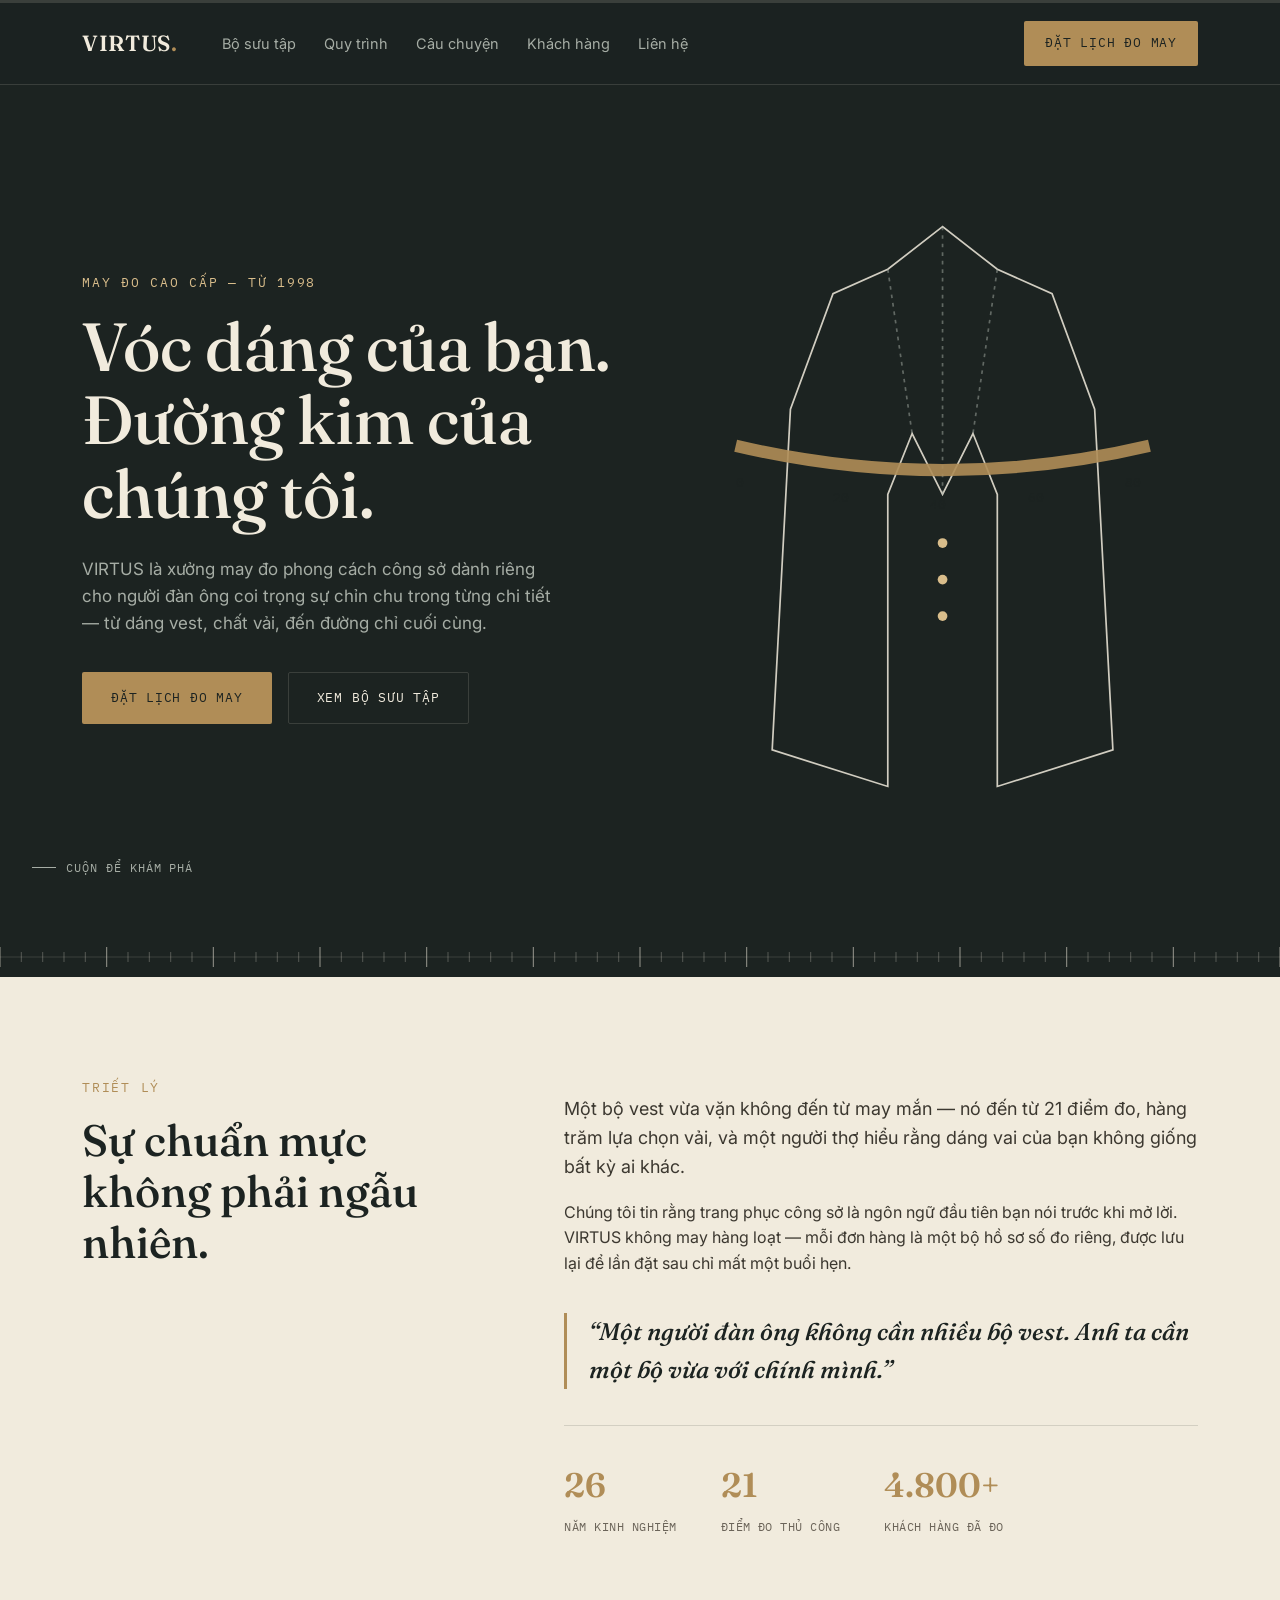
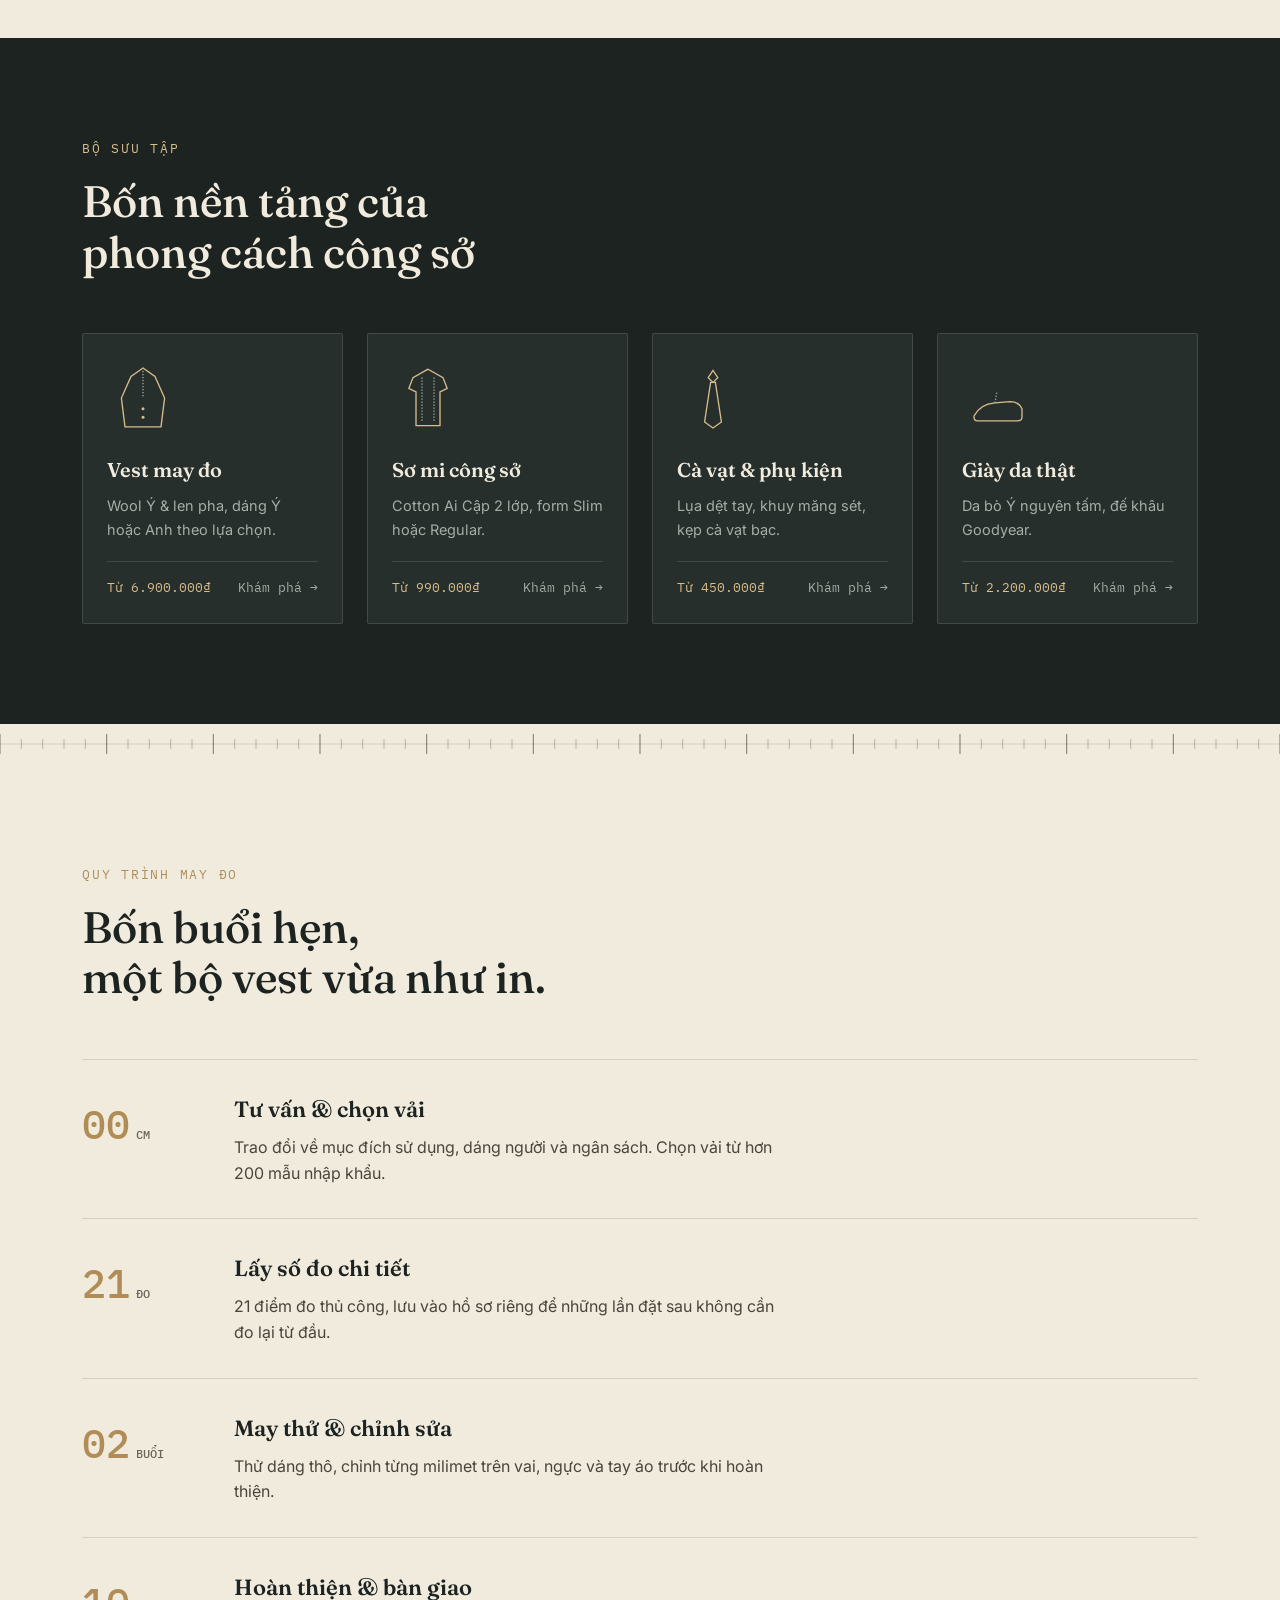
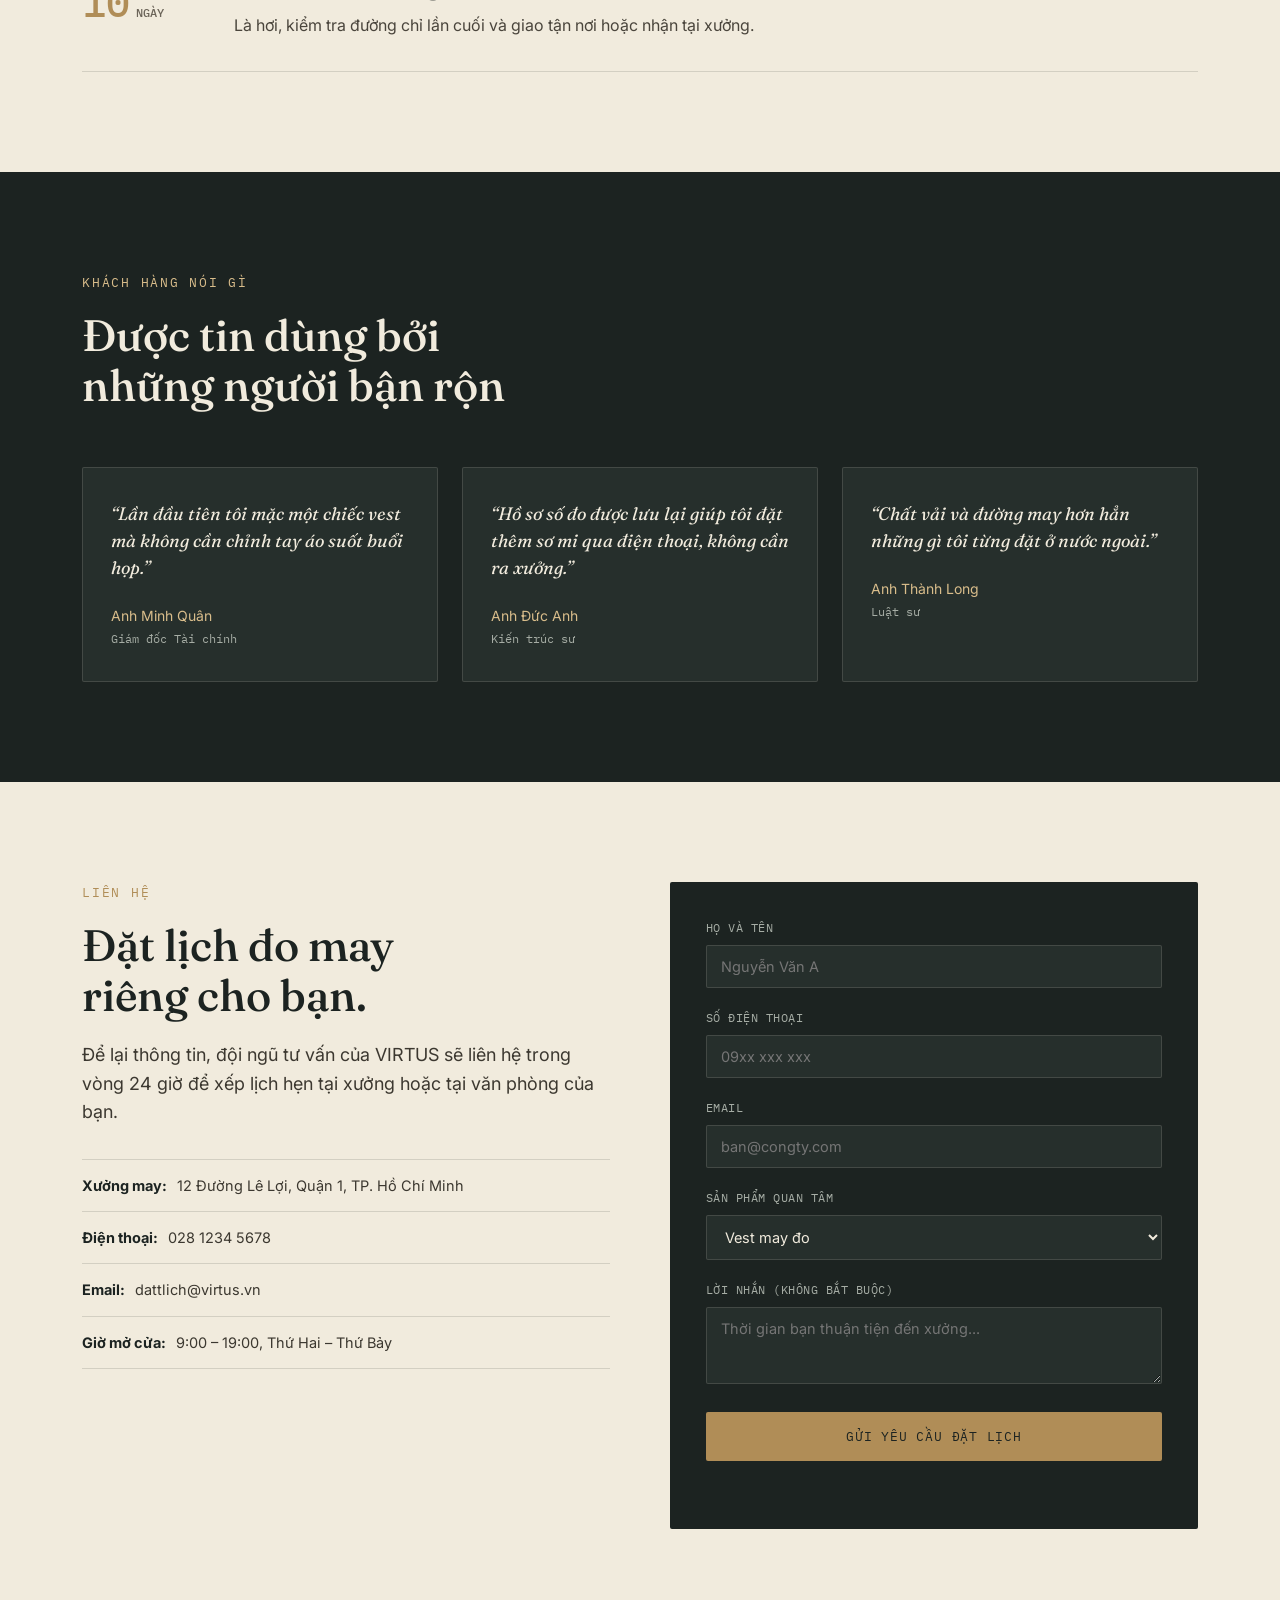
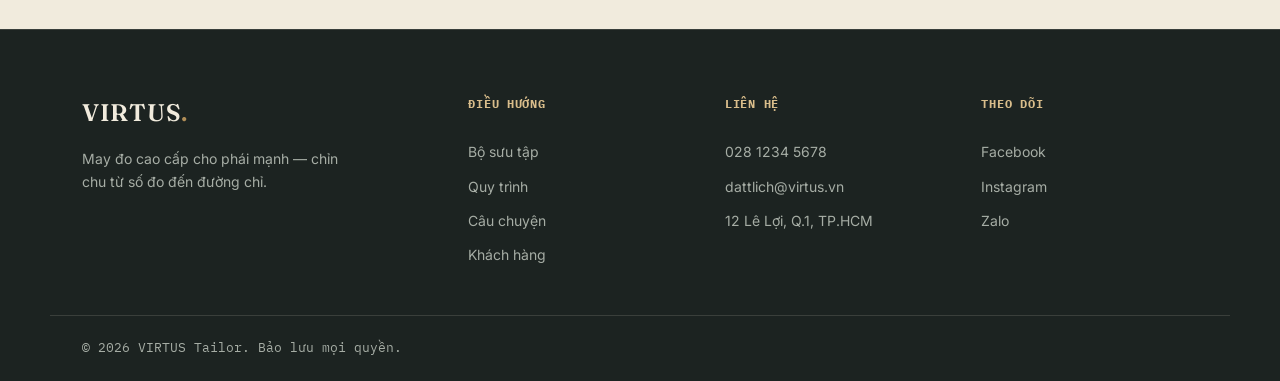
==== index.html @ 5f549562 "Add files via upload" ====
<!DOCTYPE html>
<html lang="vi">
<head>
<meta charset="UTF-8">
<meta name="viewport" content="width=device-width, initial-scale=1.0">
<title>VIRTUS — May đo cao cấp cho phái mạnh</title>
<meta name="description" content="VIRTUS là xưởng may đo phong cách công sở dành cho người đàn ông coi trọng sự chỉn chu — từ dáng vest, chất vải đến đường chỉ cuối cùng.">
<link rel="preconnect" href="https://fonts.googleapis.com">
<link rel="preconnect" href="https://fonts.gstatic.com" crossorigin>
<link href="https://fonts.googleapis.com/css2?family=Fraunces:opsz,wght@9..144,400;9..144,500;9..144,600;9..144,700&family=Inter:wght@400;500;600&family=IBM+Plex+Mono:wght@400;500&display=swap" rel="stylesheet">
<link rel="stylesheet" href="styles.css">
<link rel="icon" href="data:image/svg+xml,<svg xmlns=%22http://www.w3.org/2000/svg%22 viewBox=%220 0 100 100%22><text y=%22.9em%22 font-size=%2290%22>♦</text></svg>">
</head>
<body>

<!-- Tailor-tape scroll indicator -->
<div class="tape-progress" aria-hidden="true"><div class="tape-progress__fill" id="tapeFill"></div></div>

<header class="site-header">
  <div class="wrap header-inner">
    <a href="#top" class="logo">VIRTUS<span class="logo-dot">.</span></a>
    <nav class="main-nav" id="mainNav">
      <a href="#collections">Bộ sưu tập</a>
      <a href="#process">Quy trình</a>
      <a href="#philosophy">Câu chuyện</a>
      <a href="#testimonials">Khách hàng</a>
      <a href="#contact">Liên hệ</a>
    </nav>
    <a href="#contact" class="btn btn--brass btn--small header-cta">Đặt lịch đo may</a>
    <button class="nav-toggle" id="navToggle" aria-label="Mở menu" aria-expanded="false">
      <span></span><span></span><span></span>
    </button>
  </div>
</header>

<main id="top">

  <!-- HERO -->
  <section class="hero">
    <div class="wrap hero-inner">
      <div class="hero-copy">
        <p class="eyebrow">May đo cao cấp — từ 1998</p>
        <h1 class="hero-title">Vóc dáng của bạn.<br>Đường kim của chúng tôi.</h1>
        <p class="hero-sub">VIRTUS là xưởng may đo phong cách công sở dành riêng cho người đàn ông coi trọng sự chỉn chu trong từng chi tiết — từ dáng vest, chất vải, đến đường chỉ cuối cùng.</p>
        <div class="hero-actions">
          <a href="#contact" class="btn btn--brass">Đặt lịch đo may</a>
          <a href="#collections" class="btn btn--ghost">Xem bộ sưu tập</a>
        </div>
      </div>
      <div class="hero-figure" aria-hidden="true">
        <svg viewBox="0 0 420 520" class="suit-svg" xmlns="http://www.w3.org/2000/svg">
          <!-- jacket line art -->
          <path class="suit-line" d="M210 40 L165 75 L120 95 L85 190 L70 470 L165 500 L165 260 L185 210 L210 260 L235 210 L255 260 L255 500 L350 470 L335 190 L300 95 L255 75 Z" />
          <path class="suit-line suit-line--soft" d="M210 40 L210 260" />
          <path class="suit-line suit-line--soft" d="M165 75 L185 210" />
          <path class="suit-line suit-line--soft" d="M255 75 L235 210" />
          <circle class="suit-btn" cx="210" cy="300" r="4"/>
          <circle class="suit-btn" cx="210" cy="330" r="4"/>
          <circle class="suit-btn" cx="210" cy="360" r="4"/>
          <!-- measuring tape wrap -->
          <g class="tape-wrap">
            <path d="M40 220 Q210 260 380 220" class="tape-band"/>
            <g class="tape-ticks" transform="translate(40,220)">
              <text x="0" y="34" class="tape-num">0</text>
              <text x="80" y="46" class="tape-num">20</text>
              <text x="160" y="52" class="tape-num">40</text>
              <text x="240" y="46" class="tape-num">60</text>
              <text x="320" y="34" class="tape-num">80</text>
            </g>
          </g>
        </svg>
      </div>
    </div>
    <div class="scroll-cue" aria-hidden="true"><span></span>Cuộn để khám phá</div>
  </section>

  <!-- TAPE DIVIDER -->
  <div class="tape-divider" aria-hidden="true"><svg viewBox="0 0 1200 40" preserveAspectRatio="none"><line x1="0" y1="20" x2="1200" y2="20" class="tape-divider__line"/><g class="tape-divider__ticks"></g></svg></div>

  <!-- PHILOSOPHY -->
  <section class="philosophy" id="philosophy">
    <div class="wrap philosophy-inner">
      <div class="philosophy-head">
        <p class="eyebrow eyebrow--dark">Triết lý</p>
        <h2 class="section-title">Sự chuẩn mực<br>không phải ngẫu nhiên.</h2>
      </div>
      <div class="philosophy-body">
        <p class="lead">Một bộ vest vừa vặn không đến từ may mắn — nó đến từ 21 điểm đo, hàng trăm lựa chọn vải, và một người thợ hiểu rằng dáng vai của bạn không giống bất kỳ ai khác.</p>
        <p>Chúng tôi tin rằng trang phục công sở là ngôn ngữ đầu tiên bạn nói trước khi mở lời. VIRTUS không may hàng loạt — mỗi đơn hàng là một bộ hồ sơ số đo riêng, được lưu lại để lần đặt sau chỉ mất một buổi hẹn.</p>
        <blockquote class="pull-quote">“Một người đàn ông không cần nhiều bộ vest. Anh ta cần một bộ vừa với chính mình.”</blockquote>
        <div class="stat-row">
          <div class="stat"><span class="stat-num">26</span><span class="stat-label">năm kinh nghiệm</span></div>
          <div class="stat"><span class="stat-num">21</span><span class="stat-label">điểm đo thủ công</span></div>
          <div class="stat"><span class="stat-num">4.800+</span><span class="stat-label">khách hàng đã đo</span></div>
        </div>
      </div>
    </div>
  </section>

  <!-- COLLECTIONS -->
  <section class="collections" id="collections">
    <div class="wrap">
      <div class="section-head">
        <p class="eyebrow">Bộ sưu tập</p>
        <h2 class="section-title section-title--light">Bốn nền tảng của<br>phong cách công sở</h2>
      </div>
      <div class="card-grid">

        <article class="p-card">
          <div class="p-card__art" aria-hidden="true">
            <svg viewBox="0 0 120 120"><path d="M60 10 L40 24 L24 60 L30 108 L90 108 L96 60 L80 24 Z" class="pc-line"/><path d="M60 10 L60 60" class="pc-line pc-line--soft"/><circle cx="60" cy="78" r="2.5" class="pc-dot"/><circle cx="60" cy="92" r="2.5" class="pc-dot"/></svg>
          </div>
          <h3>Vest may đo</h3>
          <p>Wool Ý &amp; len pha, dáng Ý hoặc Anh theo lựa chọn.</p>
          <div class="p-card__meta"><span>Từ 6.900.000₫</span><a href="#contact">Khám phá →</a></div>
        </article>

        <article class="p-card">
          <div class="p-card__art" aria-hidden="true">
            <svg viewBox="0 0 120 120"><path d="M60 12 L35 26 L28 44 L40 50 L40 106 L80 106 L80 50 L92 44 L85 26 Z" class="pc-line"/><path d="M50 26 L50 100 M70 26 L70 100" class="pc-line pc-line--soft"/></svg>
          </div>
          <h3>Sơ mi công sở</h3>
          <p>Cotton Ai Cập 2 lớp, form Slim hoặc Regular.</p>
          <div class="p-card__meta"><span>Từ 990.000₫</span><a href="#contact">Khám phá →</a></div>
        </article>

        <article class="p-card">
          <div class="p-card__art" aria-hidden="true">
            <svg viewBox="0 0 120 120"><path d="M60 14 L52 26 L60 34 L68 26 Z" class="pc-line"/><path d="M56 34 L64 34 L74 100 L60 110 L46 100 Z" class="pc-line"/></svg>
          </div>
          <h3>Cà vạt &amp; phụ kiện</h3>
          <p>Lụa dệt tay, khuy măng sét, kẹp cà vạt bạc.</p>
          <div class="p-card__meta"><span>Từ 450.000₫</span><a href="#contact">Khám phá →</a></div>
        </article>

        <article class="p-card">
          <div class="p-card__art" aria-hidden="true">
            <svg viewBox="0 0 120 120"><path d="M20 90 Q30 70 55 68 L80 66 Q95 66 100 78 L100 92 Q100 98 92 98 L26 98 Q20 98 20 92 Z" class="pc-line"/><path d="M55 68 L58 50" class="pc-line pc-line--soft"/></svg>
          </div>
          <h3>Giày da thật</h3>
          <p>Da bò Ý nguyên tấm, đế khâu Goodyear.</p>
          <div class="p-card__meta"><span>Từ 2.200.000₫</span><a href="#contact">Khám phá →</a></div>
        </article>

      </div>
    </div>
  </section>

  <!-- TAPE DIVIDER -->
  <div class="tape-divider tape-divider--onlight" aria-hidden="true"><svg viewBox="0 0 1200 40" preserveAspectRatio="none"><line x1="0" y1="20" x2="1200" y2="20" class="tape-divider__line"/><g class="tape-divider__ticks"></g></svg></div>

  <!-- PROCESS -->
  <section class="process" id="process">
    <div class="wrap">
      <div class="section-head">
        <p class="eyebrow eyebrow--dark">Quy trình may đo</p>
        <h2 class="section-title">Bốn buổi hẹn,<br>một bộ vest vừa như in.</h2>
      </div>
      <ol class="tape-steps">
        <li class="tape-step">
          <span class="tape-step__mark">00<small>cm</small></span>
          <div class="tape-step__body">
            <h3>Tư vấn &amp; chọn vải</h3>
            <p>Trao đổi về mục đích sử dụng, dáng người và ngân sách. Chọn vải từ hơn 200 mẫu nhập khẩu.</p>
          </div>
        </li>
        <li class="tape-step">
          <span class="tape-step__mark">21<small>đo</small></span>
          <div class="tape-step__body">
            <h3>Lấy số đo chi tiết</h3>
            <p>21 điểm đo thủ công, lưu vào hồ sơ riêng để những lần đặt sau không cần đo lại từ đầu.</p>
          </div>
        </li>
        <li class="tape-step">
          <span class="tape-step__mark">02<small>buổi</small></span>
          <div class="tape-step__body">
            <h3>May thử &amp; chỉnh sửa</h3>
            <p>Thử dáng thô, chỉnh từng milimet trên vai, ngực và tay áo trước khi hoàn thiện.</p>
          </div>
        </li>
        <li class="tape-step">
          <span class="tape-step__mark">10<small>ngày</small></span>
          <div class="tape-step__body">
            <h3>Hoàn thiện &amp; bàn giao</h3>
            <p>Là hơi, kiểm tra đường chỉ lần cuối và giao tận nơi hoặc nhận tại xưởng.</p>
          </div>
        </li>
      </ol>
    </div>
  </section>

  <!-- TESTIMONIALS -->
  <section class="testimonials" id="testimonials">
    <div class="wrap">
      <div class="section-head">
        <p class="eyebrow">Khách hàng nói gì</p>
        <h2 class="section-title section-title--light">Được tin dùng bởi<br>những người bận rộn</h2>
      </div>
      <div class="quote-grid">
        <figure class="quote-card">
          <blockquote>“Lần đầu tiên tôi mặc một chiếc vest mà không cần chỉnh tay áo suốt buổi họp.”</blockquote>
          <figcaption>Anh Minh Quân<span>Giám đốc Tài chính</span></figcaption>
        </figure>
        <figure class="quote-card">
          <blockquote>“Hồ sơ số đo được lưu lại giúp tôi đặt thêm sơ mi qua điện thoại, không cần ra xưởng.”</blockquote>
          <figcaption>Anh Đức Anh<span>Kiến trúc sư</span></figcaption>
        </figure>
        <figure class="quote-card">
          <blockquote>“Chất vải và đường may hơn hẳn những gì tôi từng đặt ở nước ngoài.”</blockquote>
          <figcaption>Anh Thành Long<span>Luật sư</span></figcaption>
        </figure>
      </div>
    </div>
  </section>

  <!-- CONTACT -->
  <section class="contact" id="contact">
    <div class="wrap contact-inner">
      <div class="contact-copy">
        <p class="eyebrow eyebrow--dark">Liên hệ</p>
        <h2 class="section-title">Đặt lịch đo may<br>riêng cho bạn.</h2>
        <p class="lead">Để lại thông tin, đội ngũ tư vấn của VIRTUS sẽ liên hệ trong vòng 24 giờ để xếp lịch hẹn tại xưởng hoặc tại văn phòng của bạn.</p>
        <ul class="contact-info">
          <li><strong>Xưởng may:</strong> 12 Đường Lê Lợi, Quận 1, TP. Hồ Chí Minh</li>
          <li><strong>Điện thoại:</strong> 028 1234 5678</li>
          <li><strong>Email:</strong> dattlich@virtus.vn</li>
          <li><strong>Giờ mở cửa:</strong> 9:00 – 19:00, Thứ Hai – Thứ Bảy</li>
        </ul>
      </div>
      <!--
        FORM này gửi dữ liệu tới Google Apps Script (ghi vào Google Sheet + gửi email thông báo).
        Sau khi deploy Apps Script (xem README.md, mục "Kết nối Google Sheet + Email"),
        dán URL /exec vào thuộc tính action bên dưới, thay cho dòng "DÁN_URL_APPS_SCRIPT_VÀO_ĐÂY".
      -->
      <form
        class="contact-form"
        id="bookingForm"
        method="POST"
        target="hidden_iframe_target"
        action="https://script.google.com/macros/s/AKfycbzBK8dzH08wo4QhcicIgLoGsRLa906erJw7qNrblbl0IBJODorWrhivQDSfhGiw6VNcgg/exec"
      >
        <div class="form-row">
          <label for="name">Họ và tên</label>
          <input type="text" id="name" name="name" required placeholder="Nguyễn Văn A">
        </div>
        <div class="form-row">
          <label for="phone">Số điện thoại</label>
          <input type="tel" id="phone" name="phone" required placeholder="09xx xxx xxx">
        </div>
        <div class="form-row">
          <label for="email">Email</label>
          <input type="email" id="email" name="email" placeholder="ban@congty.com">
        </div>
        <div class="form-row">
          <label for="interest">Sản phẩm quan tâm</label>
          <select id="interest" name="interest">
            <option>Vest may đo</option>
            <option>Sơ mi công sở</option>
            <option>Cà vạt &amp; phụ kiện</option>
            <option>Giày da thật</option>
            <option>Trọn bộ công sở</option>
          </select>
        </div>
        <div class="form-row">
          <label for="message">Lời nhắn (không bắt buộc)</label>
          <textarea id="message" name="message" rows="3" placeholder="Thời gian bạn thuận tiện đến xưởng..."></textarea>
        </div>
        <button type="submit" class="btn btn--brass btn--full" id="bookingSubmit">Gửi yêu cầu đặt lịch</button>
        <p class="form-note" id="formNote" role="status" aria-live="polite"></p>
      </form>
      <iframe name="hidden_iframe_target" id="hiddenIframeTarget" style="display:none" title="Kênh gửi form ẩn"></iframe>
    </div>
  </section>

</main>

<footer class="site-footer">
  <div class="wrap footer-inner">
    <div class="footer-brand">
      <a href="#top" class="logo logo--footer">VIRTUS<span class="logo-dot">.</span></a>
      <p>May đo cao cấp cho phái mạnh — chỉn chu từ số đo đến đường chỉ.</p>
    </div>
    <div class="footer-col">
      <h4>Điều hướng</h4>
      <a href="#collections">Bộ sưu tập</a>
      <a href="#process">Quy trình</a>
      <a href="#philosophy">Câu chuyện</a>
      <a href="#testimonials">Khách hàng</a>
    </div>
    <div class="footer-col">
      <h4>Liên hệ</h4>
      <a href="tel:0281234568">028 1234 5678</a>
      <a href="mailto:dattlich@virtus.vn">dattlich@virtus.vn</a>
      <span>12 Lê Lợi, Q.1, TP.HCM</span>
    </div>
    <div class="footer-col">
      <h4>Theo dõi</h4>
      <a href="#">Facebook</a>
      <a href="#">Instagram</a>
      <a href="#">Zalo</a>
    </div>
  </div>
  <div class="wrap footer-bottom">
    <span>© <span id="year"></span> VIRTUS Tailor. Bảo lưu mọi quyền.</span>
  </div>
</footer>

<script src="script.js"></script>
</body>
</html>
---- styles.css ----
/* =========================================================
   VIRTUS — Men's tailoring site
   Palette: ink (charcoal-green) / paper (warm ivory) / brass
   ========================================================= */

:root{
  --ink: #1c2321;
  --ink-2: #262f2c;
  --ink-3: #333d39;
  --paper: #f1ebdd;
  --paper-2: #e7ded0;
  --brass: #b08d57;
  --brass-light: #d9bd8b;
  --muted-on-ink: #a6ada5;
  --muted-on-paper: #6b6459;
  --line-on-ink: rgba(241,235,221,0.14);
  --line-on-paper: rgba(28,35,33,0.14);

  --font-display: "Fraunces", "Georgia", serif;
  --font-body: "Inter", -apple-system, sans-serif;
  --font-mono: "IBM Plex Mono", monospace;

  --wrap: 1180px;
  --radius: 2px;
}

*{ box-sizing: border-box; }
html{ scroll-behavior: smooth; }
@media (prefers-reduced-motion: reduce){
  html{ scroll-behavior: auto; }
  *{ animation-duration: 0.01ms !important; animation-iteration-count: 1 !important; transition-duration: 0.01ms !important; }
}

body{
  margin: 0;
  background: var(--ink);
  color: var(--paper);
  font-family: var(--font-body);
  font-size: 16px;
  line-height: 1.6;
  -webkit-font-smoothing: antialiased;
}

.wrap{
  max-width: var(--wrap);
  margin: 0 auto;
  padding: 0 32px;
}

a{ color: inherit; text-decoration: none; }
img{ max-width: 100%; display: block; }
ul,ol{ margin:0; padding:0; list-style:none; }
button{ font-family: inherit; }

:focus-visible{
  outline: 2px solid var(--brass);
  outline-offset: 3px;
}

/* ---------- Type helpers ---------- */
.eyebrow{
  font-family: var(--font-mono);
  font-size: 12.5px;
  letter-spacing: 0.14em;
  text-transform: uppercase;
  color: var(--brass-light);
  margin: 0 0 18px;
}
.eyebrow--dark{ color: var(--brass); }

.section-title{
  font-family: var(--font-display);
  font-weight: 500;
  font-size: clamp(28px, 4vw, 44px);
  line-height: 1.15;
  color: var(--ink);
  margin: 0 0 20px;
}
.section-title--light{ color: var(--paper); }

.lead{
  font-size: 18px;
  color: inherit;
}

/* ---------- Buttons ---------- */
.btn{
  display: inline-flex;
  align-items: center;
  justify-content: center;
  gap: 8px;
  padding: 15px 28px;
  border-radius: var(--radius);
  font-family: var(--font-mono);
  font-size: 13px;
  letter-spacing: 0.06em;
  text-transform: uppercase;
  border: 1px solid transparent;
  cursor: pointer;
  transition: transform 0.25s ease, background 0.25s ease, border-color 0.25s ease;
}
.btn--brass{
  background: var(--brass);
  color: var(--ink);
}
.btn--brass:hover{ background: var(--brass-light); transform: translateY(-2px); }
.btn--ghost{
  border-color: var(--line-on-ink);
  color: var(--paper);
}
.btn--ghost:hover{ border-color: var(--brass); color: var(--brass-light); }
.btn--small{ padding: 11px 20px; }
.btn--full{ width: 100%; }

/* ---------- Tape scroll progress (signature element) ---------- */
.tape-progress{
  position: fixed;
  top: 0; left: 0; right: 0;
  height: 3px;
  background: var(--line-on-ink);
  z-index: 200;
}
.tape-progress__fill{
  height: 100%;
  width: 0%;
  background: var(--brass);
  transition: width 0.1s linear;
}

/* ---------- Header ---------- */
.site-header{
  position: sticky;
  top: 3px;
  z-index: 100;
  background: rgba(28,35,33,0.88);
  backdrop-filter: blur(10px);
  border-bottom: 1px solid var(--line-on-ink);
}
.header-inner{
  display: flex;
  align-items: center;
  gap: 32px;
  padding-top: 18px;
  padding-bottom: 18px;
}
.logo{
  font-family: var(--font-display);
  font-size: 22px;
  font-weight: 600;
  letter-spacing: 0.03em;
  color: var(--paper);
}
.logo-dot{ color: var(--brass); }
.main-nav{
  display: flex;
  gap: 28px;
  margin-left: 12px;
  flex: 1;
}
.main-nav a{
  font-size: 14.5px;
  color: var(--muted-on-ink);
  transition: color 0.2s ease;
}
.main-nav a:hover{ color: var(--paper); }
.header-cta{ margin-left: auto; }
.nav-toggle{
  display: none;
  background: none;
  border: none;
  width: 32px; height: 24px;
  position: relative;
  cursor: pointer;
}
.nav-toggle span{
  position: absolute;
  left: 0; right: 0;
  height: 2px;
  background: var(--paper);
  transition: transform 0.25s ease, opacity 0.25s ease;
}
.nav-toggle span:nth-child(1){ top: 2px; }
.nav-toggle span:nth-child(2){ top: 11px; }
.nav-toggle span:nth-child(3){ top: 20px; }

/* ---------- Hero ---------- */
.hero{
  padding: 96px 0 60px;
  position: relative;
  overflow: hidden;
}
.hero-inner{
  display: grid;
  grid-template-columns: 1.05fr 0.95fr;
  gap: 40px;
  align-items: center;
}
.hero-title{
  font-family: var(--font-display);
  font-weight: 500;
  font-size: clamp(38px, 5.4vw, 68px);
  line-height: 1.08;
  margin: 0 0 26px;
  color: var(--paper);
}
.hero-sub{
  max-width: 480px;
  color: var(--muted-on-ink);
  font-size: 17px;
  margin: 0 0 34px;
}
.hero-actions{ display: flex; gap: 16px; flex-wrap: wrap; }

.hero-figure{ position: relative; }
.suit-svg{ width: 100%; height: auto; }
.suit-line{
  fill: none;
  stroke: var(--paper);
  stroke-width: 1.4;
  opacity: 0.85;
}
.suit-line--soft{ stroke: var(--muted-on-ink); stroke-dasharray: 3 4; opacity: 0.5; }
.suit-btn{ fill: var(--brass-light); }
.tape-band{
  fill: none;
  stroke: var(--brass);
  stroke-width: 10;
  opacity: 0.9;
}
.tape-num{
  font-family: var(--font-mono);
  font-size: 11px;
  fill: var(--ink);
}

.scroll-cue{
  display: flex;
  align-items: center;
  gap: 10px;
  font-family: var(--font-mono);
  font-size: 12px;
  letter-spacing: 0.08em;
  color: var(--muted-on-ink);
  text-transform: uppercase;
  margin: 40px 32px 0;
}
.scroll-cue span{
  width: 24px; height: 1px;
  background: var(--muted-on-ink);
  display: inline-block;
}

/* ---------- Tape divider (signature repeated motif) ---------- */
.tape-divider{ background: var(--ink); line-height: 0; }
.tape-divider--onlight{ background: var(--paper); }
.tape-divider svg{ width: 100%; height: 40px; display: block; }
.tape-divider__line{ stroke: var(--line-on-ink); stroke-width: 1; }
.tape-divider--onlight .tape-divider__line{ stroke: var(--line-on-paper); }

/* ---------- Philosophy (paper section) ---------- */
.philosophy{
  background: var(--paper);
  color: var(--ink);
  padding: 100px 0;
}
.philosophy-inner{
  display: grid;
  grid-template-columns: 0.8fr 1.2fr;
  gap: 60px;
}
.philosophy-body p{ color: #3c3830; }
.pull-quote{
  font-family: var(--font-display);
  font-size: 24px;
  font-weight: 500;
  font-style: italic;
  color: var(--ink);
  border-left: 3px solid var(--brass);
  padding-left: 22px;
  margin: 36px 0;
}
.stat-row{
  display: flex;
  gap: 44px;
  margin-top: 36px;
  padding-top: 32px;
  border-top: 1px solid var(--line-on-paper);
  flex-wrap: wrap;
}
.stat-num{
  display: block;
  font-family: var(--font-display);
  font-size: 34px;
  color: var(--brass);
  font-weight: 600;
}
.stat-label{
  font-family: var(--font-mono);
  font-size: 12px;
  text-transform: uppercase;
  letter-spacing: 0.04em;
  color: var(--muted-on-paper);
}

/* ---------- Collections ---------- */
.collections{ background: var(--ink); padding: 100px 0; }
.section-head{ max-width: 560px; margin-bottom: 56px; }
.card-grid{
  display: grid;
  grid-template-columns: repeat(4, 1fr);
  gap: 24px;
}
.p-card{
  background: var(--ink-2);
  border: 1px solid var(--line-on-ink);
  border-radius: var(--radius);
  padding: 28px 24px 24px;
  transition: transform 0.3s ease, border-color 0.3s ease;
}
.p-card:hover{ transform: translateY(-6px); border-color: var(--brass); }
.p-card__art{ width: 72px; height: 72px; margin-bottom: 20px; }
.pc-line{ fill:none; stroke: var(--brass-light); stroke-width: 2.2; }
.pc-line--soft{ stroke: var(--muted-on-ink); stroke-dasharray: 2 3; }
.pc-dot{ fill: var(--brass-light); }
.p-card h3{
  font-family: var(--font-display);
  font-size: 20px;
  font-weight: 600;
  margin: 0 0 8px;
  color: var(--paper);
}
.p-card p{
  font-size: 14.5px;
  color: var(--muted-on-ink);
  margin: 0 0 20px;
}
.p-card__meta{
  display: flex;
  justify-content: space-between;
  align-items: center;
  font-family: var(--font-mono);
  font-size: 13px;
  border-top: 1px solid var(--line-on-ink);
  padding-top: 16px;
}
.p-card__meta span{ color: var(--brass-light); }
.p-card__meta a{ color: var(--muted-on-ink); transition: color 0.2s ease; }
.p-card__meta a:hover{ color: var(--paper); }

/* ---------- Process (tape-tick steps) ---------- */
.process{ background: var(--paper); color: var(--ink); padding: 100px 0; }
.tape-steps{
  display: flex;
  flex-direction: column;
}
.tape-step{
  display: grid;
  grid-template-columns: 120px 1fr;
  gap: 32px;
  align-items: start;
  padding: 32px 0;
  border-top: 1px solid var(--line-on-paper);
}
.tape-step:last-child{ border-bottom: 1px solid var(--line-on-paper); }
.tape-step__mark{
  font-family: var(--font-mono);
  font-size: 40px;
  font-weight: 500;
  color: var(--brass);
  display: flex;
  align-items: baseline;
  gap: 6px;
}
.tape-step__mark small{
  font-size: 12px;
  color: var(--muted-on-paper);
  text-transform: uppercase;
}
.tape-step__body h3{
  font-family: var(--font-display);
  font-size: 22px;
  font-weight: 600;
  margin: 0 0 8px;
}
.tape-step__body p{
  margin: 0;
  color: #4a453c;
  max-width: 560px;
}

/* ---------- Testimonials ---------- */
.testimonials{ background: var(--ink); padding: 100px 0; }
.quote-grid{
  display: grid;
  grid-template-columns: repeat(3, 1fr);
  gap: 24px;
}
.quote-card{
  margin: 0;
  background: var(--ink-2);
  border: 1px solid var(--line-on-ink);
  padding: 32px 28px;
  border-radius: var(--radius);
}
.quote-card blockquote{
  margin: 0 0 24px;
  font-family: var(--font-display);
  font-size: 18px;
  font-style: italic;
  color: var(--paper);
  line-height: 1.5;
}
.quote-card figcaption{
  font-size: 14px;
  color: var(--brass-light);
  display: flex;
  flex-direction: column;
  gap: 2px;
}
.quote-card figcaption span{
  font-family: var(--font-mono);
  font-size: 12px;
  color: var(--muted-on-ink);
}

/* ---------- Contact ---------- */
.contact{ background: var(--paper); color: var(--ink); padding: 100px 0; }
.contact-inner{
  display: grid;
  grid-template-columns: 1fr 1fr;
  gap: 60px;
}
.contact-copy .lead{ color: #3c3830; margin-bottom: 32px; }
.contact-info li{
  padding: 14px 0;
  border-top: 1px solid var(--line-on-paper);
  font-size: 14.5px;
  color: #3c3830;
}
.contact-info li:last-child{ border-bottom: 1px solid var(--line-on-paper); }
.contact-info strong{ color: var(--ink); margin-right: 6px; }

.contact-form{
  background: var(--ink);
  padding: 36px;
  border-radius: var(--radius);
}
.form-row{ margin-bottom: 20px; }
.form-row label{
  display: block;
  font-family: var(--font-mono);
  font-size: 12px;
  text-transform: uppercase;
  letter-spacing: 0.04em;
  color: var(--muted-on-ink);
  margin-bottom: 8px;
}
.form-row input,
.form-row select,
.form-row textarea{
  width: 100%;
  background: var(--ink-2);
  border: 1px solid var(--line-on-ink);
  color: var(--paper);
  padding: 12px 14px;
  font-family: var(--font-body);
  font-size: 14.5px;
  border-radius: var(--radius);
  resize: vertical;
}
.form-row input:focus,
.form-row select:focus,
.form-row textarea:focus{
  border-color: var(--brass);
  outline: none;
}
.form-note{
  margin: 14px 0 0;
  font-size: 13.5px;
  color: var(--brass-light);
  min-height: 18px;
}

/* ---------- Footer ---------- */
.site-footer{ background: var(--ink); border-top: 1px solid var(--line-on-ink); padding: 64px 0 0; }
.footer-inner{
  display: grid;
  grid-template-columns: 1.6fr 1fr 1fr 1fr;
  gap: 40px;
  padding-bottom: 48px;
}
.footer-brand p{
  color: var(--muted-on-ink);
  font-size: 14px;
  max-width: 260px;
  margin-top: 16px;
}
.logo--footer{ font-size: 24px; }
.footer-col h4{
  font-family: var(--font-mono);
  font-size: 12px;
  text-transform: uppercase;
  letter-spacing: 0.06em;
  color: var(--brass-light);
  margin: 0 0 16px;
}
.footer-col{ display: flex; flex-direction: column; gap: 12px; }
.footer-col a, .footer-col span{
  font-size: 14px;
  color: var(--muted-on-ink);
}
.footer-col a:hover{ color: var(--paper); }
.footer-bottom{
  border-top: 1px solid var(--line-on-ink);
  padding: 22px 32px;
  font-size: 13px;
  color: var(--muted-on-ink);
  font-family: var(--font-mono);
}

/* ---------- Responsive ---------- */
@media (max-width: 980px){
  .hero-inner{ grid-template-columns: 1fr; }
  .hero-figure{ order: -1; max-width: 340px; margin: 0 auto; }
  .philosophy-inner{ grid-template-columns: 1fr; }
  .card-grid{ grid-template-columns: repeat(2, 1fr); }
  .quote-grid{ grid-template-columns: 1fr; }
  .contact-inner{ grid-template-columns: 1fr; }
  .footer-inner{ grid-template-columns: 1fr 1fr; }
}

@media (max-width: 760px){
  .main-nav{ display: none; }
  .header-cta{ display: none; }
  .nav-toggle{ display: block; margin-left: auto; }
  .wrap{ padding: 0 20px; }
  .card-grid{ grid-template-columns: 1fr; }
  .tape-step{ grid-template-columns: 70px 1fr; gap: 20px; }
  .tape-step__mark{ font-size: 28px; }
  .footer-inner{ grid-template-columns: 1fr 1fr; }
}

/* Mobile nav open state (JS toggles this on body) */
body.nav-open .main-nav{
  display: flex;
  position: absolute;
  top: 100%;
  left: 0; right: 0;
  flex-direction: column;
  background: var(--ink-2);
  padding: 20px 32px 28px;
  gap: 18px;
  border-bottom: 1px solid var(--line-on-ink);
}
body.nav-open .header-cta{
  display: inline-flex;
}
body.nav-open .nav-toggle span:nth-child(1){ transform: translateY(9px) rotate(45deg); }
body.nav-open .nav-toggle span:nth-child(2){ opacity: 0; }
body.nav-open .nav-toggle span:nth-child(3){ transform: translateY(-9px) rotate(-45deg); }
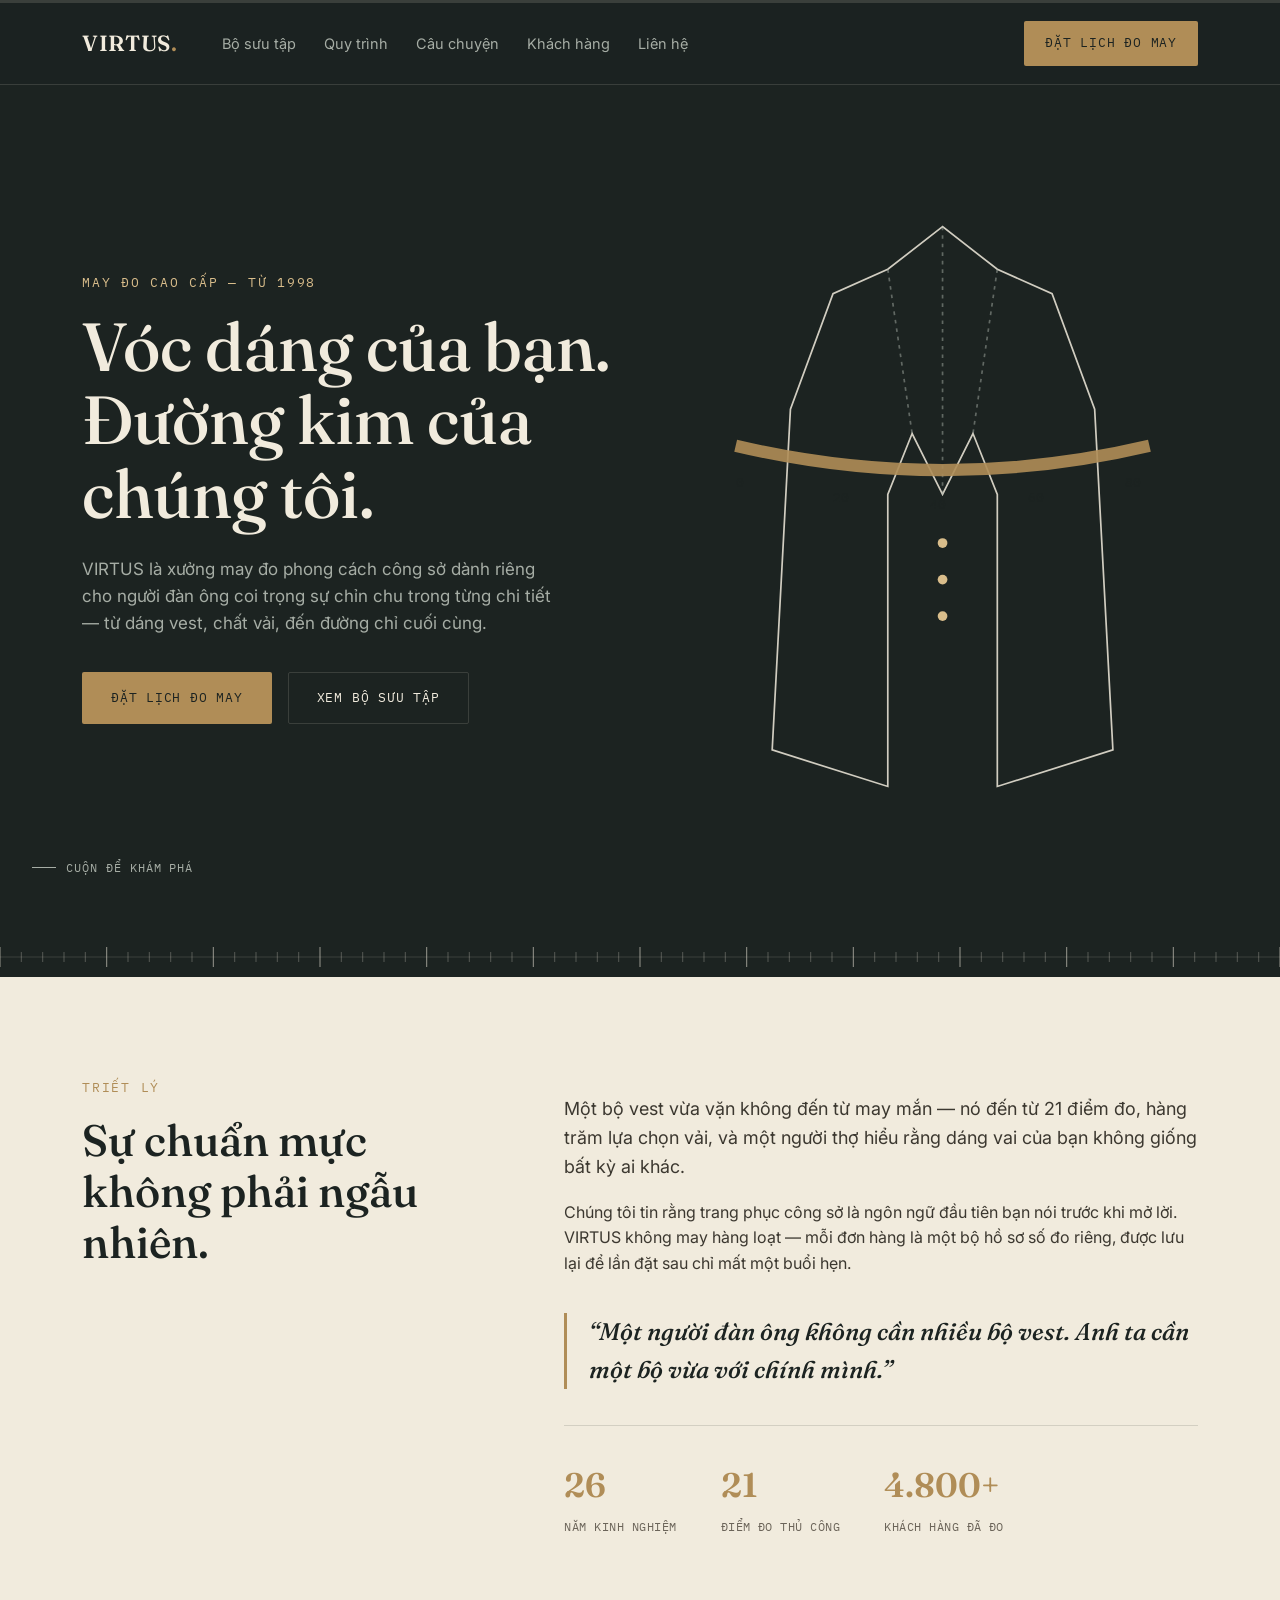
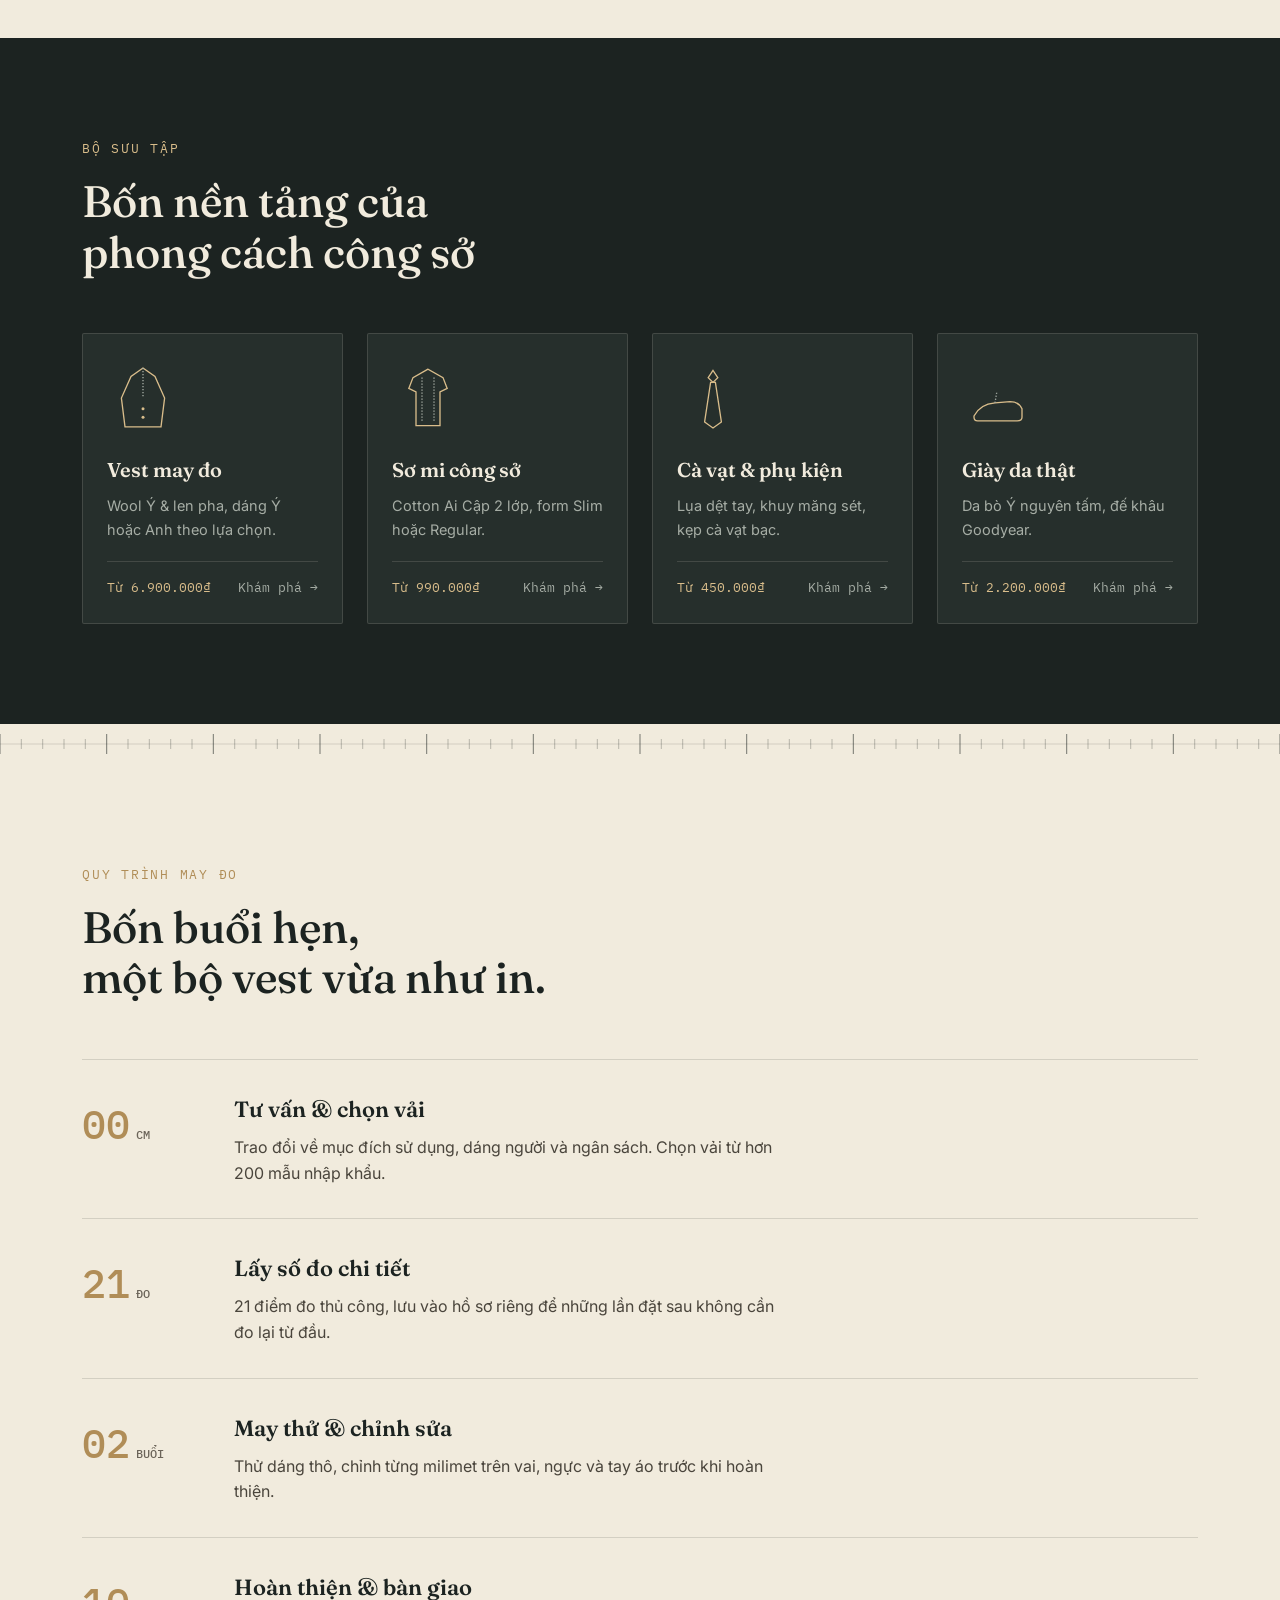
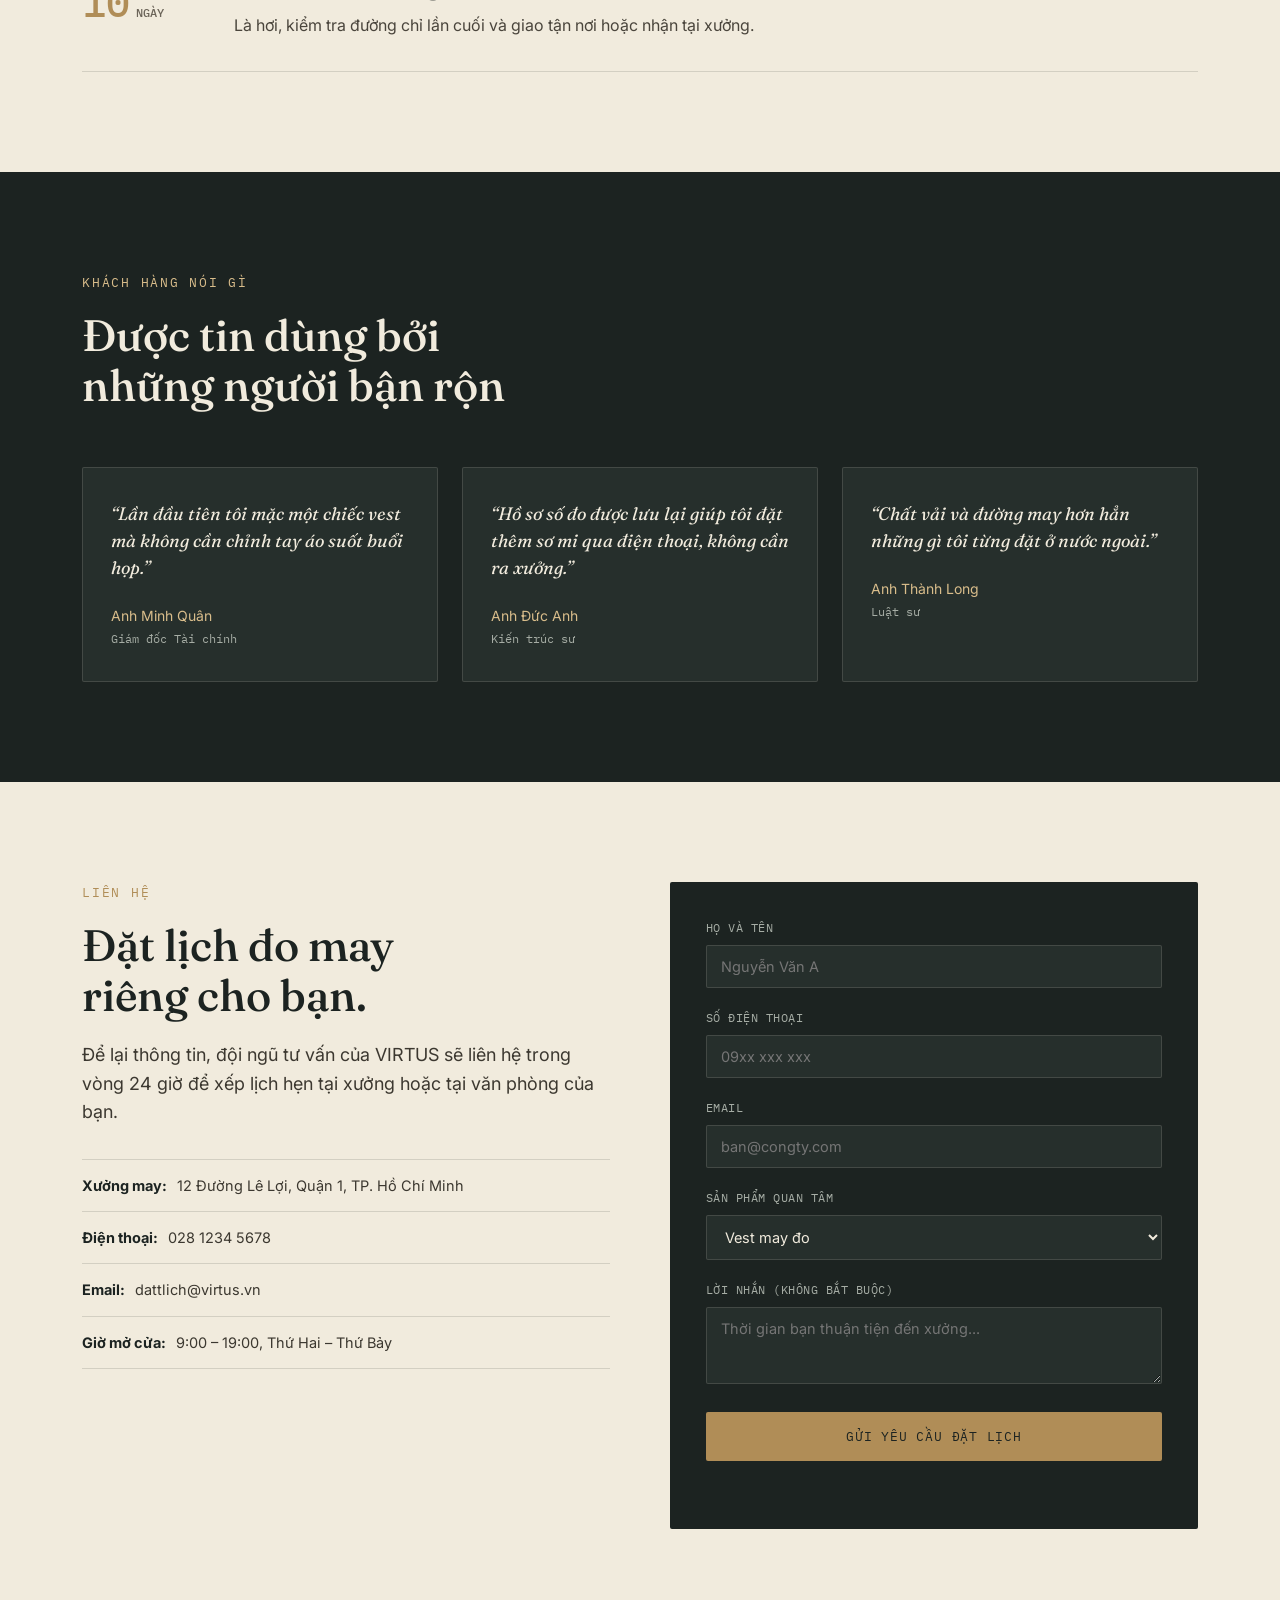
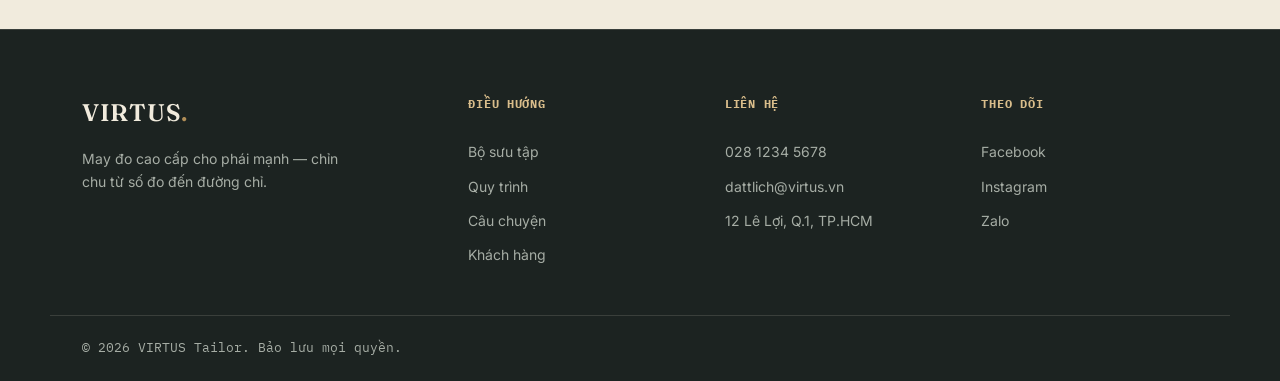
==== commit a0916f56: "Add files via upload" ====
--- a/index.html
+++ b/index.html
@@ -18,7 +18,7 @@
 
 <header class="site-header">
   <div class="wrap header-inner">
-    <a href="#top" class="logo">VIRTUS<span class="logo-dot">.</span></a>
+    <a href="#top" class="logo"><span id="brandNameHeader">VIRTUS</span><span class="logo-dot">.</span></a>
     <nav class="main-nav" id="mainNav">
       <a href="#collections">Bộ sưu tập</a>
       <a href="#process">Quy trình</a>
@@ -39,9 +39,9 @@
   <section class="hero">
     <div class="wrap hero-inner">
       <div class="hero-copy">
-        <p class="eyebrow">May đo cao cấp — từ 1998</p>
-        <h1 class="hero-title">Vóc dáng của bạn.<br>Đường kim của chúng tôi.</h1>
-        <p class="hero-sub">VIRTUS là xưởng may đo phong cách công sở dành riêng cho người đàn ông coi trọng sự chỉn chu trong từng chi tiết — từ dáng vest, chất vải, đến đường chỉ cuối cùng.</p>
+        <p class="eyebrow" id="heroEyebrow">May đo cao cấp — từ 1998</p>
+        <h1 class="hero-title" id="heroTitle">Vóc dáng của bạn.<br>Đường kim của chúng tôi.</h1>
+        <p class="hero-sub" id="heroSub">VIRTUS là xưởng may đo phong cách công sở dành riêng cho người đàn ông coi trọng sự chỉn chu trong từng chi tiết — từ dáng vest, chất vải, đến đường chỉ cuối cùng.</p>
         <div class="hero-actions">
           <a href="#contact" class="btn btn--brass">Đặt lịch đo may</a>
           <a href="#collections" class="btn btn--ghost">Xem bộ sưu tập</a>
@@ -82,13 +82,13 @@
     <div class="wrap philosophy-inner">
       <div class="philosophy-head">
         <p class="eyebrow eyebrow--dark">Triết lý</p>
-        <h2 class="section-title">Sự chuẩn mực<br>không phải ngẫu nhiên.</h2>
+        <h2 class="section-title" id="philosophyHeading">Sự chuẩn mực<br>không phải ngẫu nhiên.</h2>
       </div>
       <div class="philosophy-body">
-        <p class="lead">Một bộ vest vừa vặn không đến từ may mắn — nó đến từ 21 điểm đo, hàng trăm lựa chọn vải, và một người thợ hiểu rằng dáng vai của bạn không giống bất kỳ ai khác.</p>
-        <p>Chúng tôi tin rằng trang phục công sở là ngôn ngữ đầu tiên bạn nói trước khi mở lời. VIRTUS không may hàng loạt — mỗi đơn hàng là một bộ hồ sơ số đo riêng, được lưu lại để lần đặt sau chỉ mất một buổi hẹn.</p>
-        <blockquote class="pull-quote">“Một người đàn ông không cần nhiều bộ vest. Anh ta cần một bộ vừa với chính mình.”</blockquote>
-        <div class="stat-row">
+        <p class="lead" id="philosophyLead">Một bộ vest vừa vặn không đến từ may mắn — nó đến từ 21 điểm đo, hàng trăm lựa chọn vải, và một người thợ hiểu rằng dáng vai của bạn không giống bất kỳ ai khác.</p>
+        <p id="philosophyParagraph">Chúng tôi tin rằng trang phục công sở là ngôn ngữ đầu tiên bạn nói trước khi mở lời. VIRTUS không may hàng loạt — mỗi đơn hàng là một bộ hồ sơ số đo riêng, được lưu lại để lần đặt sau chỉ mất một buổi hẹn.</p>
+        <blockquote class="pull-quote" id="philosophyQuote">“Một người đàn ông không cần nhiều bộ vest. Anh ta cần một bộ vừa với chính mình.”</blockquote>
+        <div class="stat-row" id="statRow">
           <div class="stat"><span class="stat-num">26</span><span class="stat-label">năm kinh nghiệm</span></div>
           <div class="stat"><span class="stat-num">21</span><span class="stat-label">điểm đo thủ công</span></div>
           <div class="stat"><span class="stat-num">4.800+</span><span class="stat-label">khách hàng đã đo</span></div>
@@ -104,8 +104,9 @@
         <p class="eyebrow">Bộ sưu tập</p>
         <h2 class="section-title section-title--light">Bốn nền tảng của<br>phong cách công sở</h2>
       </div>
-      <div class="card-grid">
-
+      <div class="card-grid" id="collectionsGrid">
+        <!-- Nội dung 4 thẻ bên dưới là mặc định; sẽ được thay bằng dữ liệu
+             từ content/site.json (chỉnh qua trang quản trị /admin) nếu tải được. -->
         <article class="p-card">
           <div class="p-card__art" aria-hidden="true">
             <svg viewBox="0 0 120 120"><path d="M60 10 L40 24 L24 60 L30 108 L90 108 L96 60 L80 24 Z" class="pc-line"/><path d="M60 10 L60 60" class="pc-line pc-line--soft"/><circle cx="60" cy="78" r="2.5" class="pc-dot"/><circle cx="60" cy="92" r="2.5" class="pc-dot"/></svg>
@@ -141,7 +142,6 @@
           <p>Da bò Ý nguyên tấm, đế khâu Goodyear.</p>
           <div class="p-card__meta"><span>Từ 2.200.000₫</span><a href="#contact">Khám phá →</a></div>
         </article>
-
       </div>
     </div>
   </section>
@@ -196,7 +196,7 @@
         <p class="eyebrow">Khách hàng nói gì</p>
         <h2 class="section-title section-title--light">Được tin dùng bởi<br>những người bận rộn</h2>
       </div>
-      <div class="quote-grid">
+      <div class="quote-grid" id="testimonialsGrid">
         <figure class="quote-card">
           <blockquote>“Lần đầu tiên tôi mặc một chiếc vest mà không cần chỉnh tay áo suốt buổi họp.”</blockquote>
           <figcaption>Anh Minh Quân<span>Giám đốc Tài chính</span></figcaption>
@@ -221,10 +221,10 @@
         <h2 class="section-title">Đặt lịch đo may<br>riêng cho bạn.</h2>
         <p class="lead">Để lại thông tin, đội ngũ tư vấn của VIRTUS sẽ liên hệ trong vòng 24 giờ để xếp lịch hẹn tại xưởng hoặc tại văn phòng của bạn.</p>
         <ul class="contact-info">
-          <li><strong>Xưởng may:</strong> 12 Đường Lê Lợi, Quận 1, TP. Hồ Chí Minh</li>
-          <li><strong>Điện thoại:</strong> 028 1234 5678</li>
-          <li><strong>Email:</strong> dattlich@virtus.vn</li>
-          <li><strong>Giờ mở cửa:</strong> 9:00 – 19:00, Thứ Hai – Thứ Bảy</li>
+          <li><strong>Xưởng may:</strong> <span id="contactAddress">12 Đường Lê Lợi, Quận 1, TP. Hồ Chí Minh</span></li>
+          <li><strong>Điện thoại:</strong> <span id="contactPhone">028 1234 5678</span></li>
+          <li><strong>Email:</strong> <span id="contactEmail">dattlich@virtus.vn</span></li>
+          <li><strong>Giờ mở cửa:</strong> <span id="contactHours">9:00 – 19:00, Thứ Hai – Thứ Bảy</span></li>
         </ul>
       </div>
       <!--
@@ -277,7 +277,7 @@
 <footer class="site-footer">
   <div class="wrap footer-inner">
     <div class="footer-brand">
-      <a href="#top" class="logo logo--footer">VIRTUS<span class="logo-dot">.</span></a>
+      <a href="#top" class="logo logo--footer"><span id="brandNameFooter">VIRTUS</span><span class="logo-dot">.</span></a>
       <p>May đo cao cấp cho phái mạnh — chỉn chu từ số đo đến đường chỉ.</p>
     </div>
     <div class="footer-col">
@@ -289,9 +289,9 @@
     </div>
     <div class="footer-col">
       <h4>Liên hệ</h4>
-      <a href="tel:0281234568">028 1234 5678</a>
-      <a href="mailto:dattlich@virtus.vn">dattlich@virtus.vn</a>
-      <span>12 Lê Lợi, Q.1, TP.HCM</span>
+      <a href="tel:0281234568" id="footerPhone">028 1234 5678</a>
+      <a href="mailto:dattlich@virtus.vn" id="footerEmail">dattlich@virtus.vn</a>
+      <span id="footerAddress">12 Lê Lợi, Q.1, TP.HCM</span>
     </div>
     <div class="footer-col">
       <h4>Theo dõi</h4>
@@ -305,6 +305,20 @@
   </div>
 </footer>
 
+<!-- Netlify Identity: chỉ dùng để xử lý link mời/xác nhận tài khoản gửi qua email
+     (trỏ về trang chủ). Việc đăng nhập quản trị thực sự diễn ra ở /admin. -->
+<script src="https://identity.netlify.com/v1/netlify-identity-widget.js"></script>
+<script>
+  if (window.netlifyIdentity) {
+    window.netlifyIdentity.on("init", function (user) {
+      if (!user) {
+        window.netlifyIdentity.on("login", function () {
+          document.location.href = "/admin/";
+        });
+      }
+    });
+  }
+</script>
 <script src="script.js"></script>
 </body>
 </html>
--- a/styles.css
+++ b/styles.css
@@ -318,7 +318,8 @@
   transition: transform 0.3s ease, border-color 0.3s ease;
 }
 .p-card:hover{ transform: translateY(-6px); border-color: var(--brass); }
-.p-card__art{ width: 72px; height: 72px; margin-bottom: 20px; }
+.p-card__art{ width: 72px; height: 72px; margin-bottom: 20px; border-radius: var(--radius); overflow: hidden; }
+.p-card__art img{ width: 100%; height: 100%; object-fit: cover; display: block; }
 .pc-line{ fill:none; stroke: var(--brass-light); stroke-width: 2.2; }
 .pc-line--soft{ stroke: var(--muted-on-ink); stroke-dasharray: 2 3; }
 .pc-dot{ fill: var(--brass-light); }
